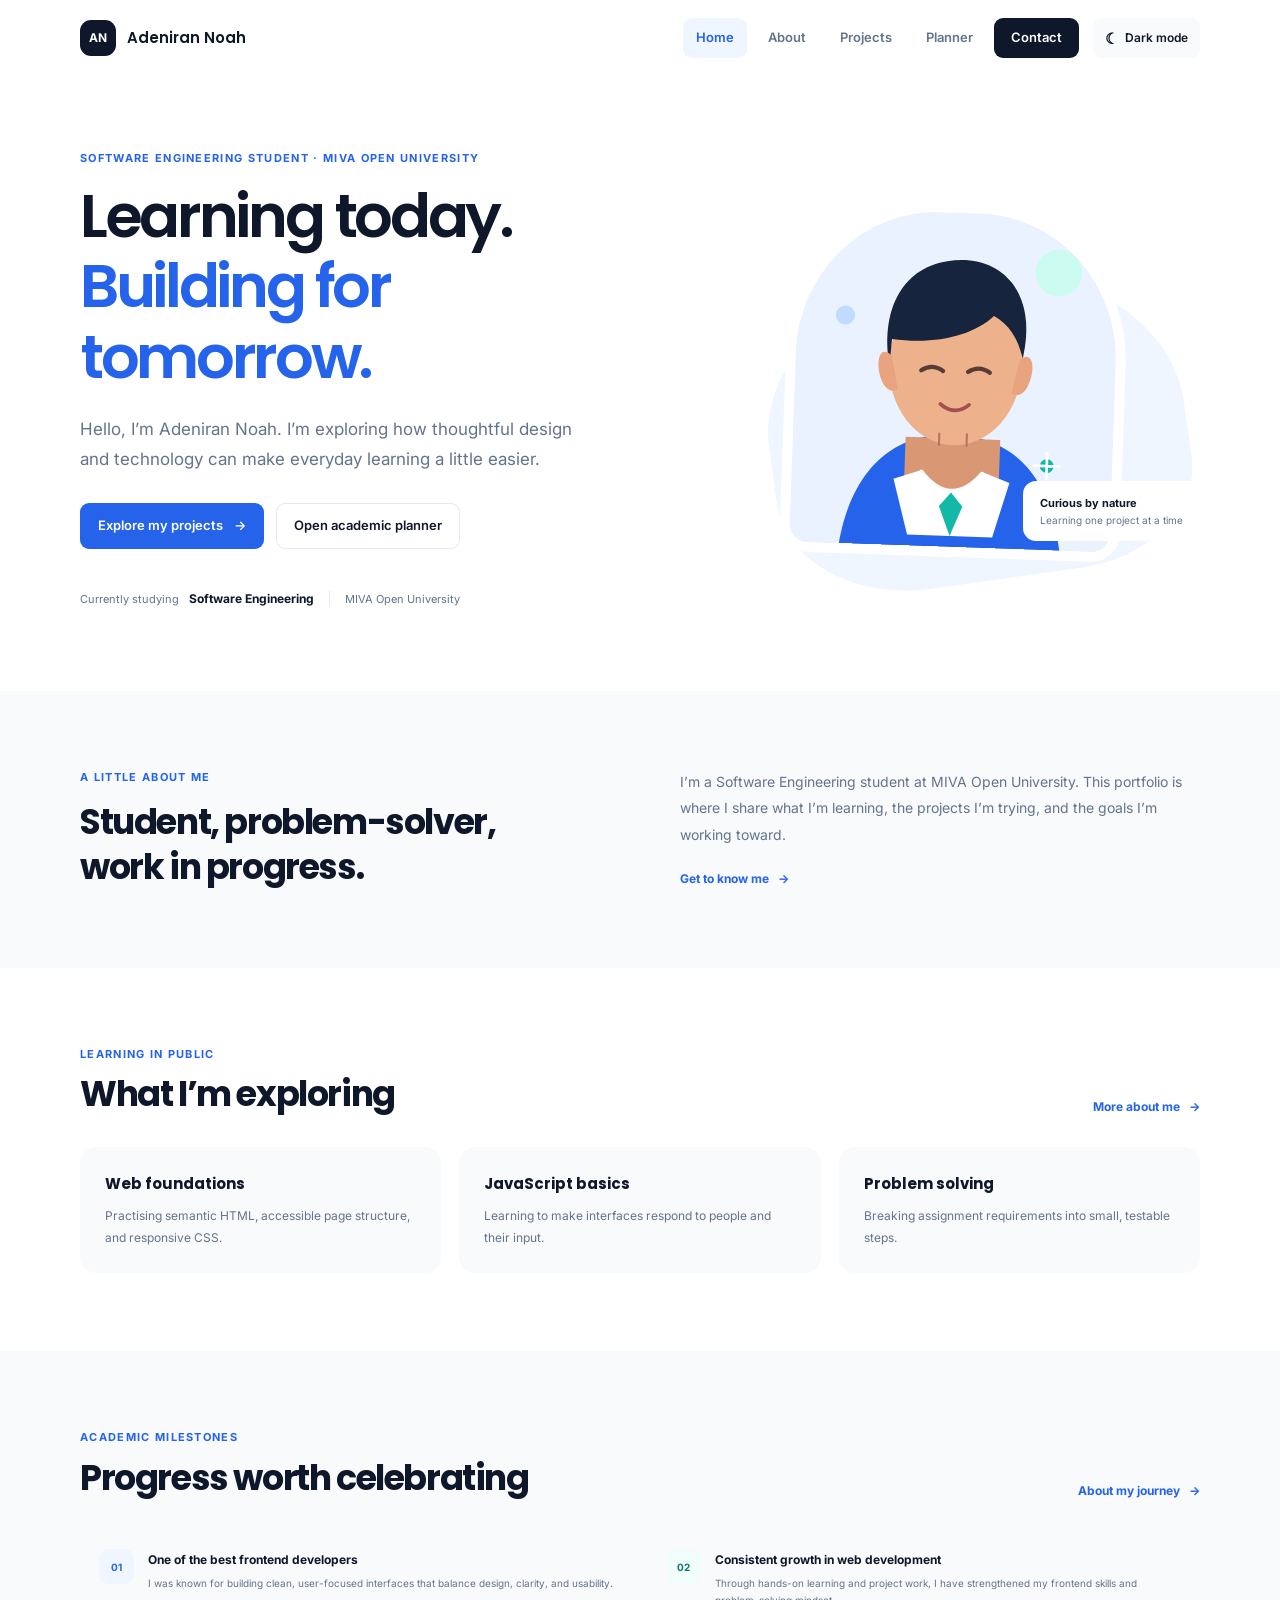
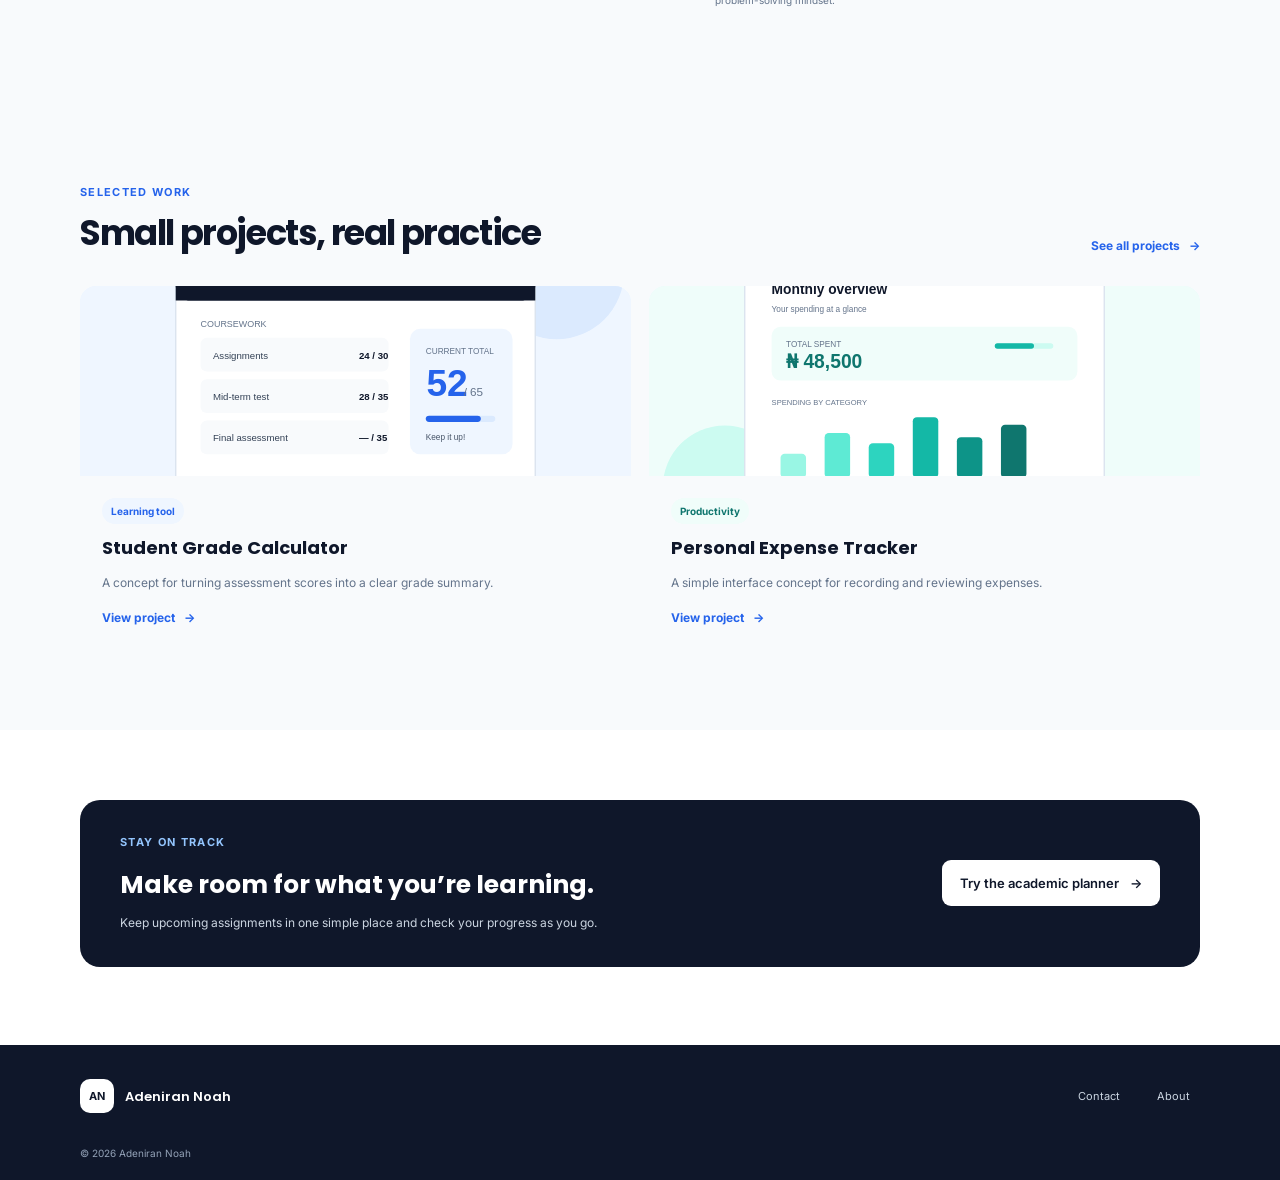
==== index.html @ 0b67131f "first commit" ====
<!doctype html>
<html lang="en">
<head>
  <meta charset="utf-8">
  <meta name="viewport" content="width=device-width, initial-scale=1">
  <meta name="description" content="The student portfolio and academic workspace of Adeniran Noah, a Software Engineering student at MIVA Open University.">
  <meta name="theme-color" content="#0f172a">
  <title>Adeniran Noah | Student Portfolio</title>
  <link rel="preconnect" href="https://fonts.googleapis.com">
  <link rel="preconnect" href="https://fonts.gstatic.com" crossorigin>
  <link href="https://fonts.googleapis.com/css2?family=Inter:wght@400;500;600;700&family=Poppins:wght@500;600;700&display=swap" rel="stylesheet">
  <link rel="stylesheet" href="css/style.css">
  <script src="js/main.js" defer></script>
</head>
<body>
  <a class="skip-link" href="#main">Skip to content</a>
  <header class="site-header">
    <nav class="nav container" aria-label="Main navigation">
      <a class="brand" href="index.html" aria-label="Adeniran Noah home"><span class="brand-mark">AN</span><span>Adeniran Noah</span></a>
      <button class="menu-toggle" type="button" aria-expanded="false" aria-controls="primary-menu" aria-label="Open navigation menu"><span></span><span></span><span></span></button>
      <ul class="nav-links" id="primary-menu">
        <li><a href="index.html" aria-current="page">Home</a></li>
        <li><a href="about.html">About</a></li>
        <li><a href="projects.html">Projects</a></li>
        <li><a href="planner.html">Planner</a></li>
        <li><a class="nav-contact" href="contact.html">Contact</a></li>
        <li><button class="theme-toggle" type="button" data-theme-toggle aria-label="Switch to dark mode"><span class="theme-toggle-icon" aria-hidden="true">☾</span><span class="theme-toggle-label">Dark mode</span></button></li>
      </ul>
    </nav>
  </header>
  <main id="main">
    <section class="hero container">
      <div class="hero-copy">
        <p class="eyebrow"> SOFTWARE ENGINEERING STUDENT · MIVA OPEN UNIVERSITY</p>
        <h1>Learning today.<br><span class="text-blue">Building for tomorrow.</span></h1>
        <p class="hero-lede">Hello, I’m Adeniran Noah. I’m exploring how thoughtful design and technology can make everyday learning a little easier.</p>
        <div class="hero-actions">
          <a class="button button-primary" href="projects.html">Explore my projects <span aria-hidden="true">→</span></a>
          <a class="button button-secondary" href="planner.html">Open academic planner</a>
        </div>
        <div class="hero-meta"><span>Currently studying</span><strong>Software Engineering</strong><span class="meta-divider" aria-hidden="true"></span><span>MIVA Open University</span></div>
      </div>
      <div class="hero-art">
        <div class="portrait-frame"><img src="assets/images/student-portrait.svg" alt="Illustrated portrait placeholder for Adeniran Noah"></div>
        <div class="floating-note"><span><strong>Curious by nature</strong><small>Learning one project at a time</small></span></div>
        <div class="hero-shape" aria-hidden="true"></div>
      </div>
    </section>

    <section class="section section-tint">
      <div class="container intro-grid">
        <div><p class="eyebrow">A LITTLE ABOUT ME</p><h2>Student, problem-solver,<br>work in progress.</h2></div>
        <div class="intro-body"><p>I’m a Software Engineering student at MIVA Open University. This portfolio is where I share what I’m learning, the projects I’m trying, and the goals I’m working toward.</p><a class="text-link" href="about.html">Get to know me <span aria-hidden="true">→</span></a></div>
      </div>
    </section>

    <section class="section container">
      <div class="section-heading"><div><p class="eyebrow">LEARNING IN PUBLIC</p><h2>What I’m exploring</h2></div><a class="text-link" href="about.html">More about me <span aria-hidden="true">→</span></a></div>
      <div class="skill-grid">
        <article class="skill-card"><h3>Web foundations</h3><p>Practising semantic HTML, accessible page structure, and responsive CSS.</p></article>
        <article class="skill-card"><h3>JavaScript basics</h3><p>Learning to make interfaces respond to people and their input.</p></article>
        <article class="skill-card"><h3>Problem solving</h3><p>Breaking assignment requirements into small, testable steps.</p></article>
      </div>
    </section>

    <section class="section section-tint">
      <div class="container">
        <div class="section-heading"><div><p class="eyebrow">ACADEMIC MILESTONES</p><h2>Progress worth celebrating</h2></div><a class="text-link" href="about.html#achievements">About my journey <span aria-hidden="true">→</span></a></div>
        <div class="achievement-grid">
          <article class="achievement-card"><span class="achievement-mark" aria-hidden="true">01</span><div><h3>One of the best frontend developers</h3><p>I was known for building clean, user-focused interfaces that balance design, clarity, and usability.</p></div></article>
          <article class="achievement-card"><span class="achievement-mark achievement-mark-teal" aria-hidden="true">02</span><div><h3>Consistent growth in web development</h3><p>Through hands-on learning and project work, I have strengthened my frontend skills and problem-solving mindset.</p></div></article>
        </div>
      </div>
    </section>

    <section class="section section-tint">
      <div class="container">
        <div class="section-heading"><div><p class="eyebrow">SELECTED WORK</p><h2>Small projects, real practice</h2></div><a class="text-link" href="projects.html">See all projects <span aria-hidden="true">→</span></a></div>
        <div class="featured-grid">
          <article class="featured-card"><img src="assets/images/grade-calculator.svg" alt="Illustration of a grade calculator interface"><div><span class="tag">Learning tool</span><h3>Student Grade Calculator</h3><p>A concept for turning assessment scores into a clear grade summary.</p><a href="projects.html#grade-calculator" class="text-link">View project <span aria-hidden="true">→</span></a></div></article>
          <article class="featured-card"><img src="assets/images/expense-tracker.svg" alt="Illustration of an expense tracker chart"><div><span class="tag tag-teal">Productivity</span><h3>Personal Expense Tracker</h3><p>A simple interface concept for recording and reviewing expenses.</p><a href="projects.html#expense-tracker" class="text-link">View project <span aria-hidden="true">→</span></a></div></article>
        </div>
      </div>
    </section>
    <section class="section container cta-panel"><div><p class="eyebrow">STAY ON TRACK</p><h2>Make room for what you’re learning.</h2><p>Keep upcoming assignments in one simple place and check your progress as you go.</p></div><a class="button button-light" href="planner.html">Try the academic planner <span aria-hidden="true">→</span></a></section>
  </main>
  <footer class="site-footer"><div class="container footer-inner"><a class="brand brand-footer" href="index.html"><span class="brand-mark">AN</span><span>Adeniran Noah</span></a><p></p><div class="footer-links"><a href="contact.html">Contact</a><a href="about.html">About</a></div></div><div class="container footer-bottom"><span>© <span data-current-year>2026</span> Adeniran Noah</span></div></footer>
</body>
</html>
---- css/style.css ----
:root {
  color-scheme: light;
  --navy: #0f172a;
  --blue: #2563eb;
  --blue-dark: #1d4ed8;
  --teal: #14b8a6;
  --background: #f8fafc;
  --surface: #ffffff;
  --text: #0f172a;
  --muted: #64748b;
  --border: #e2e8f0;
  --success: #16a34a;
  --error: #dc2626;
  --shadow: none;
  --radius: 16px;
  --font-body: "Inter", sans-serif;
  --font-heading: "Poppins", sans-serif;
}

html[data-theme="dark"] {
  color-scheme: dark;
  --background: #0b1120;
  --surface: #0f172a;
  --text: #e2e8f0;
  --muted: #94a3b8;
  --border: #334155;
  --success: #4ade80;
  --error: #f87171;
}

* { box-sizing: border-box; }
*, *::before, *::after { box-shadow: none !important; }
html { scroll-behavior: smooth; }
body { margin: 0; background: var(--surface); color: var(--text); font-family: var(--font-body); font-size: 16px; line-height: 1.65; -webkit-font-smoothing: antialiased; }
img { display: block; max-width: 100%; }
a { color: inherit; }
button, input, select, textarea { font: inherit; }
button { cursor: pointer; }
:focus-visible { outline: 3px solid #60a5fa; outline-offset: 3px; }
.site-header, .skill-card, .featured-card, .project-card, .stat-card, .progress-card, .task-card, .add-task-panel, .contact-form-card, .interest-card, .achievement-card, .cta-panel, .floating-note, .detail-box, .note, .panel, .card, .dialog, .contact-detail, .demo-notice, .form-field input, .form-field select, .form-field textarea, .button, .nav-contact { box-shadow: none !important; }
.site-header { backdrop-filter: none !important; }
.site-header { animation: fade-in .45s ease-out both; }
.hero-copy, .page-hero { animation: rise-in .65s cubic-bezier(.2, .7, .2, 1) both; }
.hero-art { animation: rise-in .75s cubic-bezier(.2, .7, .2, 1) .12s both; }
.section-heading, .intro-grid, .about-intro, .two-column-section, .contact-layout, .planner-layout { animation: rise-in .65s cubic-bezier(.2, .7, .2, 1) both; }
.skill-card, .featured-card, .achievement-card, .project-card { animation: rise-in .55s cubic-bezier(.2, .7, .2, 1) both; }
.skill-card:nth-child(2), .featured-card:nth-child(2), .achievement-card:nth-child(2), .project-card:nth-child(2) { animation-delay: .1s; }
.skill-card:nth-child(3), .project-card:nth-child(3) { animation-delay: .2s; }
.floating-note { animation: fade-in .6s ease-out .3s both; }
@keyframes rise-in {
  from { opacity: 0; transform: translateY(16px); }
  to { opacity: 1; transform: translateY(0); }
}
@keyframes fade-in {
  from { opacity: 0; }
  to { opacity: 1; }
}
.container { width: min(1120px, calc(100% - 48px)); margin-inline: auto; }
.skip-link { position: absolute; z-index: 20; top: 8px; left: 8px; padding: 10px 14px; transform: translateY(-160%); border-radius: 8px; background: var(--navy); color: white; }
.skip-link:focus { transform: translateY(0); }
.site-header { position: sticky; z-index: 10; top: 0; border-bottom: 0; background: rgb(255 255 255 / 94%); }
.nav { min-height: 76px; display: flex; align-items: center; justify-content: space-between; gap: 24px; }
.brand { display: inline-flex; align-items: center; gap: 11px; color: var(--navy); font-family: var(--font-heading); font-size: 15px; font-weight: 600; text-decoration: none; white-space: nowrap; }
.brand-mark { width: 36px; height: 36px; display: grid; place-items: center; border-radius: 11px; background: var(--navy); color: white; font-family: var(--font-body); font-size: 12px; font-weight: 700; letter-spacing: -.04em; }
.nav-links { display: flex; align-items: center; gap: 8px; margin: 0; padding: 0; list-style: none; }
.nav-links a { display: inline-flex; align-items: center; min-height: 40px; padding: 0 13px; border-radius: 9px; color: var(--muted); font-size: 13px; font-weight: 600; text-decoration: none; transition: color .18s ease, background .18s ease; }
.nav-links a:hover, .nav-links a[aria-current="page"] { background: #eff6ff; color: var(--blue); }
.nav-links .nav-contact { padding-inline: 17px; border: 0; border-radius: 9px; background: var(--navy); color: white; }
.nav-links .nav-contact:hover, .nav-links .nav-contact[aria-current="page"] { background: var(--blue); color: white; }
.theme-toggle { display: inline-flex; align-items: center; justify-content: center; gap: 7px; min-height: 40px; margin-left: 6px; padding: 0 12px; border: 0; border-radius: 9px; background: #f8fafc; color: var(--text); font-size: 12px; font-weight: 600; white-space: nowrap; cursor: pointer; transition: background .18s ease, color .18s ease; }
.theme-toggle:hover { background: #eff6ff; color: var(--blue); }
.theme-toggle-icon { font-size: 15px; line-height: 1; }
.menu-toggle { display: none; }
.hero { min-height: 590px; display: grid; grid-template-columns: 1.08fr .92fr; align-items: center; gap: 54px; padding-block: 74px 82px; }
.hero-copy { position: relative; z-index: 1; }
.eyebrow { margin: 0 0 14px; color: var(--blue); font-size: 11px; font-weight: 700; letter-spacing: .12em; line-height: 1.5; }
.status-dot { display: inline-block; width: 7px; height: 7px; margin-right: 7px; border-radius: 50%; background: var(--teal); }
h1, h2, h3, p { margin-top: 0; }
h1, h2, h3 { font-family: var(--font-heading); }
h1 { margin-bottom: 21px; font-size: clamp(40px, 5.2vw, 61px); font-weight: 600; letter-spacing: -.055em; line-height: 1.16; }
.text-blue { color: var(--blue); }
.hero-lede { max-width: 510px; margin-bottom: 28px; color: var(--muted); font-size: 17px; line-height: 1.8; }
.hero-actions { display: flex; flex-wrap: wrap; gap: 12px; }
.button { min-height: 46px; display: inline-flex; align-items: center; justify-content: center; gap: 11px; padding: 11px 17px; border: 1px solid transparent; border-radius: 9px; font-size: 13px; font-weight: 600; text-align: center; text-decoration: none; transition: transform .18s ease, background .18s ease; }
.button:hover { transform: translateY(-2px); }
.button-primary { background: var(--blue); color: white; }
.button-primary:hover { background: var(--blue-dark); }
.button-secondary { border-color: var(--border); background: white; color: var(--navy); }
.button-secondary:hover { border-color: #bfdbfe; background: #eff6ff; }
.hero-meta { display: flex; flex-wrap: wrap; align-items: center; gap: 10px; margin-top: 40px; color: var(--muted); font-size: 11px; }
.hero-meta strong { color: var(--navy); font-size: 12px; }
.meta-divider { width: 1px; height: 15px; margin-inline: 5px; background: var(--border); }
.hero-art { position: relative; min-height: 410px; display: grid; place-items: center; }
.portrait-frame { position: relative; z-index: 1; width: min(340px, 80%); aspect-ratio: 1 / 1.04; overflow: hidden; border: 10px solid white; border-radius: 44% 44% 28px 28px; background: #e8f1ff; transform: rotate(2deg); }
.portrait-frame img { width: 100%; height: 100%; object-fit: cover; }
.hero-shape { position: absolute; right: 3%; bottom: 1%; width: 85%; height: 76%; border-radius: 48% 52% 30% 34%; background: #eff6ff; transform: rotate(-8deg); }
.floating-note { position: absolute; z-index: 2; right: 0; bottom: 43px; display: flex; align-items: center; gap: 11px; padding: 13px 17px; border: 0; border-radius: 13px; background: white; }
.floating-note strong, .floating-note small { display: block; }
.floating-note strong { font-size: 11px; }
.floating-note small { color: var(--muted); font-size: 10px; }
.section { padding-block: 78px; }
.section-tint { background: var(--background); }
.intro-grid { display: grid; grid-template-columns: 1fr 1fr; align-items: center; gap: 80px; }
.intro-grid h2, .section-heading h2, .about-copy h2, .two-column-section h2, .contact-info h2 { margin-bottom: 0; font-size: clamp(26px, 3vw, 35px); letter-spacing: -.04em; line-height: 1.28; }
.intro-body p { margin-bottom: 15px; color: var(--muted); font-size: 14px; line-height: 1.9; }
.text-link { display: inline-flex; align-items: center; gap: 9px; border: 0; background: transparent; color: var(--blue); font-size: 12px; font-weight: 700; text-decoration: none; cursor: pointer; }
.text-link:hover { color: var(--blue-dark); }
.section-heading { display: flex; align-items: end; justify-content: space-between; gap: 24px; margin-bottom: 30px; }
.section-heading .eyebrow { margin-bottom: 10px; }
.skill-grid { display: grid; grid-template-columns: repeat(3, 1fr); gap: 18px; }
.skill-card { padding: 25px; border: 0; border-radius: var(--radius); background: #f8fafc; transition: transform .2s ease, background .2s ease; }
.skill-card:hover { transform: translateY(-2px); }
.skill-card h3 { margin-bottom: 8px; font-size: 15px; }
.skill-card p, .featured-card p { margin-bottom: 0; color: var(--muted); font-size: 12px; line-height: 1.8; }
.featured-grid { display: grid; grid-template-columns: repeat(2, 1fr); gap: 18px; }
.featured-card { overflow: hidden; border: 0; border-radius: var(--radius); background: #f8fafc; transition: transform .2s ease; }
.featured-card:hover { transform: translateY(-3px); }
.featured-card > img { width: 100%; height: 190px; object-fit: cover; background: #eff6ff; }
.featured-card:hover > img { transform: scale(1.025); transition: transform .35s ease; }
.featured-card > div { padding: 20px 22px 22px; }
.featured-card h3 { margin: 9px 0; font-size: 18px; }
.featured-card .text-link { margin-top: 15px; }
.tag { display: inline-flex; padding: 5px 9px; border-radius: 99px; background: #eff6ff; color: var(--blue); font-size: 10px; font-weight: 700; }
.tag-teal { background: #f0fdfa; color: #0f766e; }.tag-violet { background: #f5f3ff; color: #6d28d9; }
.cta-panel { display: flex; align-items: center; justify-content: space-between; gap: 30px; margin-block: 70px 78px; padding: 34px 40px; border-radius: 20px; background: var(--navy); color: white; }
.cta-panel .eyebrow { color: #93c5fd; }.cta-panel h2 { max-width: 530px; margin-bottom: 8px; font-size: 25px; }.cta-panel p:not(.eyebrow) { margin: 0; color: #cbd5e1; font-size: 12px; }
.button-light { flex: 0 0 auto; background: white; color: var(--navy); }.button-light:hover { background: #eff6ff; }
.page-hero { padding-block: 75px 28px; }
.page-hero h1 { margin-bottom: 14px; font-size: clamp(38px, 5vw, 54px); }
.page-hero > p:last-child { max-width: 650px; margin-bottom: 0; color: var(--muted); font-size: 15px; }
.about-intro { display: grid; grid-template-columns: .75fr 1.25fr; align-items: center; gap: 72px; padding-top: 48px; }
.about-photo { overflow: hidden; border-radius: 24px; background: #eff6ff; }
.about-photo img { width: 100%; aspect-ratio: 1 / 1.06; object-fit: cover; }
.about-copy h2 { margin-bottom: 17px; }
.about-copy p:not(.eyebrow) { color: var(--muted); font-size: 13px; line-height: 1.9; }
.about-copy .button { margin-top: 8px; }
.table-wrap { overflow-x: auto; border: 0; border-radius: 14px; background: #f8fafc; }
.education-table { width: 100%; min-width: 640px; border-collapse: collapse; text-align: left; }
.education-table caption { padding: 14px 18px 4px; color: var(--muted); font-size: 11px; text-align: left; }
.education-table th, .education-table td { padding: 15px 18px; border-bottom: 0; font-size: 12px; }
.education-table th { color: var(--muted); font-size: 10px; letter-spacing: .04em; text-transform: uppercase; }
.education-table tbody tr:last-child td { border-bottom: 0; }
.status-pill { display: inline-block; padding: 4px 8px; border-radius: 20px; background: #f0fdfa; color: #0f766e; font-size: 10px; font-weight: 700; }
.status-muted { background: #f1f5f9; color: #475569; }
.section-note { margin: 0 0 4px; color: var(--muted); font-size: 11px; }
.chip-list { display: flex; flex-wrap: wrap; gap: 10px; margin: 0; padding: 0; list-style: none; }
.chip-list li { padding: 9px 14px; border: 0; border-radius: 99px; background: #f8fafc; color: #334155; font-size: 12px; font-weight: 500; }
.achievement-grid { display: grid; grid-template-columns: repeat(2, 1fr); gap: 14px; }
.achievement-card { display: flex; align-items: flex-start; gap: 14px; padding: 19px; border: 0; border-radius: 13px; background: #f8fafc; }
.achievement-mark { width: 35px; height: 35px; display: grid; flex: 0 0 auto; place-items: center; border-radius: 10px; background: #eff6ff; color: var(--blue); font-size: 10px; font-weight: 700; }
.achievement-mark-teal { background: #f0fdfa; color: #0f766e; }
.achievement-card h3 { margin: 1px 0 5px; font-family: var(--font-body); font-size: 12px; font-weight: 700; }
.achievement-card p { margin: 0; color: var(--muted); font-size: 10px; line-height: 1.7; }
.two-column-section { display: grid; grid-template-columns: 1fr 1fr; gap: 60px; align-items: center; }
.two-column-section article > p:not(.eyebrow) { margin: 17px 0 0; color: var(--muted); font-size: 13px; line-height: 1.9; }
.interest-card { padding: 25px; border: 0; border-radius: var(--radius); background: #f8fafc; }
.interest-card h2 { font-size: 18px; }
.interest-list { display: grid; gap: 13px; margin: 17px 0; padding: 0; list-style: none; color: #334155; font-size: 12px; }
.interest-list span { display: inline-block; width: 24px; color: var(--blue); font-weight: 700; }
.small-muted { color: var(--muted); font-size: 10px; }
.interest-card .small-muted { margin-bottom: 0; }
.projects-grid { display: grid; grid-template-columns: repeat(3, 1fr); align-items: stretch; gap: 18px; padding-top: 35px; }
.project-card { overflow: hidden; border: 0; border-radius: var(--radius); background: #f8fafc; transition: transform .2s ease; scroll-margin-top: 100px; }
.project-card:hover { transform: translateY(-2px); }
.project-image { width: 100%; aspect-ratio: 1.65; object-fit: cover; background: #eff6ff; transition: transform .35s ease; }
.project-card:hover .project-image { transform: scale(1.025); }
.project-content { padding: 20px; }
.project-topline { display: flex; align-items: center; justify-content: space-between; }
.project-number { color: #94a3b8; font-size: 11px; font-weight: 700; }
.project-content h2 { margin: 13px 0 9px; font-size: 18px; letter-spacing: -.025em; }
.project-content > p { min-height: 88px; margin-bottom: 16px; color: var(--muted); font-size: 12px; line-height: 1.8; }
.tech-list { display: flex; flex-wrap: wrap; gap: 7px; margin: 0 0 16px; padding: 0; list-style: none; }
.tech-list li { padding: 4px 8px; border: 0; border-radius: 5px; background: #eef2ff; color: #475569; font-size: 9px; }
.project-note, .planner-tip { display: flex; align-items: center; gap: 0; margin-top: 28px; margin-bottom: 78px; padding: 17px 19px; border: 0; border-radius: 12px; background: #f8fbff; }
.project-note p, .planner-tip p { margin: 0; color: #475569; font-size: 11px; line-height: 1.8; }
.project-note strong, .planner-tip strong { color: var(--navy); }
.delete-dialog { width: min(420px, calc(100% - 32px)); padding: 26px; border: 0; border-radius: 16px; color: var(--text); }
.delete-dialog::backdrop { background: rgb(15 23 42 / 55%); }
.delete-dialog h2 { margin-bottom: 8px; font-size: 22px; }
.delete-dialog > p:not(.eyebrow) { margin-bottom: 22px; color: var(--muted); font-size: 13px; }
.delete-dialog-actions { display: flex; justify-content: flex-end; gap: 10px; }
.button-danger { background: var(--error); color: white; }
.button-danger:hover { background: #b91c1c; }
.planner-hero { padding-bottom: 12px; }
.planner-layout { display: grid; grid-template-columns: minmax(0, 1fr) 320px; align-items: start; gap: 30px; padding-top: 30px; }
.planner-heading { display: flex; align-items: end; justify-content: space-between; gap: 15px; margin-bottom: 20px; }
.planner-heading .eyebrow { margin-bottom: 7px; }
.planner-heading h2 { margin: 0; font-size: 24px; letter-spacing: -.035em; }
.local-badge { padding: 6px 9px; border: 0; border-radius: 99px; background: #f0fdf4; color: #15803d; font-size: 9px; font-weight: 600; white-space: nowrap; }
.local-badge span { margin-right: 4px; font-size: 8px; }
.stats-grid { display: grid; grid-template-columns: repeat(4, 1fr); gap: 11px; }
.stat-card { position: relative; min-height: 104px; padding: 17px 15px; border: 0; border-radius: 12px; background: #f8fafc; }
.stat-card > span:first-child { display: block; color: var(--muted); font-size: 10px; }
.stat-card strong { display: block; margin-top: 5px; font-family: var(--font-heading); font-size: 25px; }
.stat-blue { background: #eff6ff; color: var(--blue); }.stat-amber { background: #fffbeb; color: #d97706; }.stat-green { background: #f0fdf4; color: var(--success); }.stat-teal { background: #f0fdfa; color: #0f766e; }
.progress-card { margin-top: 13px; padding: 17px; border: 0; border-radius: 12px; background: #f8fafc; }
.progress-label { display: flex; justify-content: space-between; gap: 10px; margin-bottom: 10px; font-size: 10px; font-weight: 600; }
.progress-label span:last-child { color: var(--muted); font-weight: 400; }
.progress-track { height: 7px; overflow: hidden; border-radius: 9px; background: #e2e8f0; }
.progress-track span { width: 0; height: 100%; display: block; border-radius: inherit; background: var(--teal); transition: width .25s ease; }
.task-list-section { margin-top: 27px; }
.task-toolbar { display: flex; align-items: center; justify-content: space-between; gap: 12px; margin-bottom: 13px; }
.task-toolbar h2 { margin: 0; font-size: 17px; }
.task-toolbar p { margin: 2px 0 0; }
.filter-label { display: flex; align-items: center; gap: 7px; color: var(--muted); font-size: 10px; }
.filter-label select { min-height: 35px; padding: 5px 34px 5px 9px; border: 0; border-radius: 7px; background: #f8fafc; color: var(--text); font-size: 10px; }
.task-list { display: grid; gap: 9px; }
.task-card { display: grid; grid-template-columns: 19px minmax(0, 1fr) auto; align-items: center; gap: 12px; padding: 14px; border: 0; border-radius: 11px; background: #f8fafc; }
.task-check { width: 17px; height: 17px; accent-color: var(--blue); cursor: pointer; }
.task-details { min-width: 0; }
.task-details h3 { overflow-wrap: anywhere; margin: 0 0 3px; font-family: var(--font-body); font-size: 12px; font-weight: 600; }
.task-details p { margin: 0; color: var(--muted); font-size: 10px; }
.task-card.is-complete .task-details h3 { color: #94a3b8; text-decoration: line-through; }
.task-actions { display: flex; align-items: center; gap: 10px; }
.priority { padding: 4px 7px; border-radius: 99px; font-size: 9px; font-weight: 600; white-space: nowrap; }
.priority-low { background: #f1f5f9; color: #475569; }.priority-medium { background: #fffbeb; color: #b45309; }.priority-high { background: #fef2f2; color: #b91c1c; }
.delete-task { border: 0; background: none; color: var(--muted); font-size: 10px; }
.delete-task:hover { color: var(--error); }
.empty-state { padding: 30px 20px; border: 0; border-radius: 12px; background: #f8fafc; text-align: center; }
.empty-state h3 { margin-bottom: 5px; font-size: 14px; }
.empty-state p { margin: 0; color: var(--muted); font-size: 11px; }
.add-task-panel { padding: 23px; border: 0; border-radius: 15px; background: #f8fafc; }
.add-task-panel .eyebrow { margin-bottom: 6px; }
.add-task-panel h2 { margin-bottom: 5px; font-size: 20px; }
.panel-intro { margin-bottom: 19px; color: var(--muted); font-size: 11px; line-height: 1.7; }
.form-field { display: grid; gap: 6px; margin-bottom: 13px; }
.form-field label { color: #334155; font-size: 10px; font-weight: 600; }
.form-field label span { color: var(--error); }
.form-field input, .form-field select, .form-field textarea { width: 100%; min-height: 42px; padding: 10px 11px; border: 1px solid #d5d9e1; border-radius: 8px; background: white; color: var(--text); font-size: 11px; outline: none; }
.form-field select, .filter-label select { appearance: none; background-image: url("data:image/svg+xml,%3Csvg xmlns='http://www.w3.org/2000/svg' width='16' height='16' viewBox='0 0 16 16' fill='none'%3E%3Cpath d='m3 6 5 5 5-5' stroke='%230f172a' stroke-width='1.7' stroke-linecap='round' stroke-linejoin='round'/%3E%3C/svg%3E"); background-repeat: no-repeat; background-position: right 14px center; background-size: 14px; cursor: pointer; }
.form-field select { padding-right: 42px; }
.form-field textarea { min-height: 120px; resize: vertical; }
.form-field input::placeholder, .form-field textarea::placeholder { color: #94a3b8; }
.form-field [aria-invalid="true"] { border-color: var(--error); }
.form-field input:focus, .form-field select:focus, .form-field textarea:focus { border-color: var(--blue); outline: none; box-shadow: none; }
.field-error { min-height: 0; color: var(--error); font-size: 10px; line-height: 1.4; }
.field-error:empty { display: none; }
.button-full { width: 100%; }
.form-footnote { margin: 11px 0 0; color: var(--muted); font-size: 9px; text-align: center; }
.form-message { margin-top: 10px; font-size: 10px; line-height: 1.6; }
.message-error { color: var(--error); }.message-success { color: #15803d; }
.notice { margin-bottom: 12px; padding: 12px; border: 0; border-radius: 8px; background: #fef2f2; color: #991b1b; font-size: 11px; }
.notice[hidden] { display: none; }
.planner-tip { margin-bottom: 75px; }
.contact-layout { display: grid; grid-template-columns: .8fr 1.2fr; align-items: start; gap: 65px; padding-top: 45px; }
.contact-info h2 { margin-bottom: 13px; font-size: 28px; }
.contact-info > p:not(.eyebrow) { color: var(--muted); font-size: 12px; line-height: 1.8; }
.contact-detail { display: flex; align-items: center; gap: 12px; margin-top: 21px; }
.contact-detail div > * { display: block; }
.contact-detail div > span:first-child { color: var(--muted); font-size: 9px; }
.contact-detail div a, .contact-detail div strong { color: var(--navy); font-size: 11px; font-weight: 600; text-decoration: none; }
.demo-notice { margin-top: 28px; padding: 15px; border: 0; border-radius: 11px; background: #f8fbff; }
.demo-notice strong { color: var(--blue); font-size: 11px; }
.demo-notice p { margin: 5px 0 0; color: var(--muted); font-size: 10px; line-height: 1.7; }
.contact-form-card { padding: 27px; border: 0; border-radius: 16px; background: #f8fafc; }
.contact-form-card .form-field { margin-bottom: 17px; }
.contact-form-card .form-field label { font-size: 11px; }
.contact-form-card .form-field input, .contact-form-card .form-field textarea { font-size: 12px; }
.site-footer { padding-block: 34px 18px; background: var(--navy); color: white; }
.footer-inner { display: flex; align-items: center; justify-content: space-between; gap: 20px; padding-bottom: 20px; }
.brand-footer { color: white; font-size: 13px; }
.brand-footer .brand-mark { width: 34px; height: 34px; border-radius: 10px; background: white; color: var(--navy); font-size: 11px; }
.footer-inner > p { margin: 0; color: #cbd5e1; font-size: 10px; }
.footer-links { display: flex; gap: 17px; }
.footer-links a { padding: 7px 10px; border-radius: 7px; color: #cbd5e1; font-size: 11px; text-decoration: none; transition: color .18s ease, background .18s ease; }
.footer-links a:hover { background: rgb(255 255 255 / 10%); color: white; }
.footer-bottom { display: flex; justify-content: space-between; gap: 15px; padding-top: 12px; color: #94a3b8; font-size: 10px; }

html[data-theme="dark"] body,
html[data-theme="dark"] .site-header,
html[data-theme="dark"] .site-footer { background-color: var(--surface); color: var(--text); }
html[data-theme="dark"] .site-header { background: rgb(15 23 42 / 94%); }
html[data-theme="dark"] .section-tint,
html[data-theme="dark"] .skill-card,
html[data-theme="dark"] .featured-card,
html[data-theme="dark"] .project-card,
html[data-theme="dark"] .stat-card,
html[data-theme="dark"] .progress-card,
html[data-theme="dark"] .task-card,
html[data-theme="dark"] .add-task-panel,
html[data-theme="dark"] .contact-form-card,
html[data-theme="dark"] .interest-card,
html[data-theme="dark"] .achievement-card,
html[data-theme="dark"] .table-wrap,
html[data-theme="dark"] .empty-state,
html[data-theme="dark"] .floating-note,
html[data-theme="dark"] .filter-label select,
html[data-theme="dark"] .theme-toggle,
html[data-theme="dark"] .menu-toggle { background-color: #111c30; }
html[data-theme="dark"] .brand,
html[data-theme="dark"] .nav-links a,
html[data-theme="dark"] .project-content h2,
html[data-theme="dark"] .education-table,
html[data-theme="dark"] .task-details h3,
html[data-theme="dark"] .form-field label,
html[data-theme="dark"] .theme-toggle,
html[data-theme="dark"] .menu-toggle span { color: var(--text); }
html[data-theme="dark"] .brand-mark { background: #e2e8f0; color: #0f172a; }
html[data-theme="dark"] .nav-links a:hover,
html[data-theme="dark"] .nav-links a[aria-current="page"],
html[data-theme="dark"] .theme-toggle:hover { background: #1e3a5f; color: #bfdbfe; }
html[data-theme="dark"] .nav-links .nav-contact { background: var(--blue); color: white; }
html[data-theme="dark"] .nav-links .nav-contact:hover { background: #1d4ed8; color: white; }
html[data-theme="dark"] .button-secondary,
html[data-theme="dark"] .form-field input,
html[data-theme="dark"] .form-field select,
html[data-theme="dark"] .form-field textarea,
html[data-theme="dark"] .dialog-close { border-color: #334155; background-color: #111c30; color: var(--text); }
html[data-theme="dark"] .button-secondary:hover { background: #1e293b; }
html[data-theme="dark"] .project-note,
html[data-theme="dark"] .planner-tip,
html[data-theme="dark"] .demo-notice { background: #111c30; }
html[data-theme="dark"] .project-note p,
html[data-theme="dark"] .planner-tip p,
html[data-theme="dark"] .project-note strong,
html[data-theme="dark"] .planner-tip strong { color: var(--text); }
html[data-theme="dark"] .tag,
html[data-theme="dark"] .chip-list li,
html[data-theme="dark"] .tech-list li,
html[data-theme="dark"] .achievement-mark,
html[data-theme="dark"] .status-pill,
html[data-theme="dark"] .status-muted,
html[data-theme="dark"] .local-badge,
html[data-theme="dark"] .priority-low,
html[data-theme="dark"] .priority-medium,
html[data-theme="dark"] .priority-high { background-color: #1e293b; color: #cbd5e1; }
html[data-theme="dark"] .tag-teal,
html[data-theme="dark"] .achievement-mark-teal { background-color: #123b3b; color: #99f6e4; }
html[data-theme="dark"] .tag-violet { background-color: #312e50; color: #ddd6fe; }
html[data-theme="dark"] .site-footer { background: #080d18; }
html[data-theme="dark"] .brand-footer .brand-mark { background: white; color: #0f172a; }
html[data-theme="dark"] .delete-dialog { background: #111c30; color: var(--text); }
html[data-theme="dark"] .delete-dialog::backdrop { background: rgb(0 0 0 / 70%); }

@media (min-width: 1300px) {
  .hero { min-height: 635px; }
}
@media (max-width: 900px) {
  .nav-links { gap: 20px; }
  .hero { min-height: 520px; gap: 22px; }
  .hero-art { min-height: 350px; }
  .intro-grid { gap: 45px; }
  .planner-layout { grid-template-columns: minmax(0, 1fr) 285px; gap: 18px; }
  .stats-grid { grid-template-columns: repeat(2, 1fr); }
  .projects-grid { grid-template-columns: repeat(2, 1fr); }
  .contact-layout { gap: 35px; }
}
@media (max-width: 680px) {
  .container { width: min(100% - 36px, 540px); }
  .nav { min-height: 66px; }
  .menu-toggle { width: 40px; height: 40px; display: grid; align-content: center; justify-items: center; gap: 5px; border: 0; border-radius: 9px; background: #f8fafc; }
  .menu-toggle span { width: 17px; height: 2px; border-radius: 2px; background: var(--navy); transition: transform .18s ease; }
  .menu-toggle[aria-expanded="true"] span:first-child { transform: translateY(7px) rotate(45deg); }
  .menu-toggle[aria-expanded="true"] span:nth-child(2) { opacity: 0; }
  .menu-toggle[aria-expanded="true"] span:last-child { transform: translateY(-7px) rotate(-45deg); }
  .nav-links { position: absolute; top: calc(100% + 1px); right: 0; left: 0; display: none; align-items: stretch; gap: 0; padding: 8px 18px 16px; border-bottom: 0; background: white; }
  .nav-links.is-open { display: flex; flex-direction: column; }
  .nav-links li { padding-block: 5px; }
  .nav-links a { display: flex; padding: 8px 12px; }
  .nav-links .nav-contact { display: inline-flex; padding: 8px 13px; }
  .theme-toggle { justify-content: flex-start; margin: 5px 0 0; }
  .hero { min-height: auto; grid-template-columns: 1fr; gap: 15px; padding-block: 56px 50px; }
  h1 { font-size: clamp(39px, 10.5vw, 53px); }
  .hero-lede { font-size: 15px; }
  .hero-art { min-height: 330px; margin-inline: 12px; }
  .portrait-frame { width: min(270px, 73%); }
  .floating-note { right: 0; bottom: 28px; }
  .hero-meta { margin-top: 25px; }
  .section { padding-block: 55px; }
  .intro-grid, .two-column-section { grid-template-columns: 1fr; gap: 18px; }
  .intro-grid h2 br { display: none; }
  .section-heading { align-items: start; flex-direction: column; gap: 13px; margin-bottom: 23px; }
  .skill-grid, .featured-grid { grid-template-columns: 1fr; }
  .achievement-grid { grid-template-columns: 1fr; }
  .skill-card { padding: 21px; }
  .featured-card { display: grid; grid-template-columns: .85fr 1.15fr; }
  .featured-card > img { height: 100%; min-height: 190px; }
  .featured-card > div { padding: 17px; }
  .featured-card h3 { font-size: 15px; }
  .featured-card p { font-size: 11px; }
  .cta-panel { align-items: flex-start; flex-direction: column; margin-block: 45px 55px; padding: 25px; }
  .cta-panel h2 { font-size: 22px; }
  .page-hero { padding-block: 55px 20px; }
  .page-hero h1 { font-size: clamp(37px, 9.5vw, 50px); }
  .about-intro { grid-template-columns: 1fr; gap: 28px; padding-top: 30px; }
  .about-photo { max-width: 360px; }
  .about-photo img { aspect-ratio: 1.2; }
  .section-note { margin-top: -6px; }
  .two-column-section { gap: 25px; }
  .projects-grid { grid-template-columns: 1fr; padding-top: 20px; }
  .project-content > p { min-height: 0; }
  .project-note, .planner-tip { margin-bottom: 55px; }
  .planner-layout { grid-template-columns: 1fr; padding-top: 20px; }
  .planner-heading { align-items: flex-start; flex-direction: column; }
  .stats-grid { grid-template-columns: repeat(2, 1fr); }
  .add-task-panel { grid-row: 1; }
  .task-card { grid-template-columns: 19px minmax(0, 1fr); }
  .task-actions { grid-column: 2; justify-content: space-between; }
  .task-details p { line-height: 1.6; }
  .contact-layout { grid-template-columns: 1fr; gap: 30px; padding-top: 28px; }
  .contact-form-card { padding: 21px; }
  .footer-inner { align-items: flex-start; flex-wrap: wrap; }
  .footer-inner > p { order: 3; width: 100%; }
}
@media (max-width: 380px) {
  .container { width: calc(100% - 30px); }
  .hero-actions { align-items: stretch; flex-direction: column; }
  .hero-actions .button { width: 100%; }
  .hero-art { min-height: 290px; }
  .floating-note { right: -5px; bottom: 20px; padding: 10px 12px; }
  .featured-card { grid-template-columns: 1fr; }
  .featured-card > img { height: 155px; min-height: 0; }
  .featured-card > div { padding: 16px; }
  .task-actions { gap: 5px; }
  .priority { font-size: 8px; }
}
@media (prefers-reduced-motion: reduce) {
  *, *::before, *::after { scroll-behavior: auto !important; animation-duration: .01ms !important; animation-iteration-count: 1 !important; transition-duration: .01ms !important; }
}
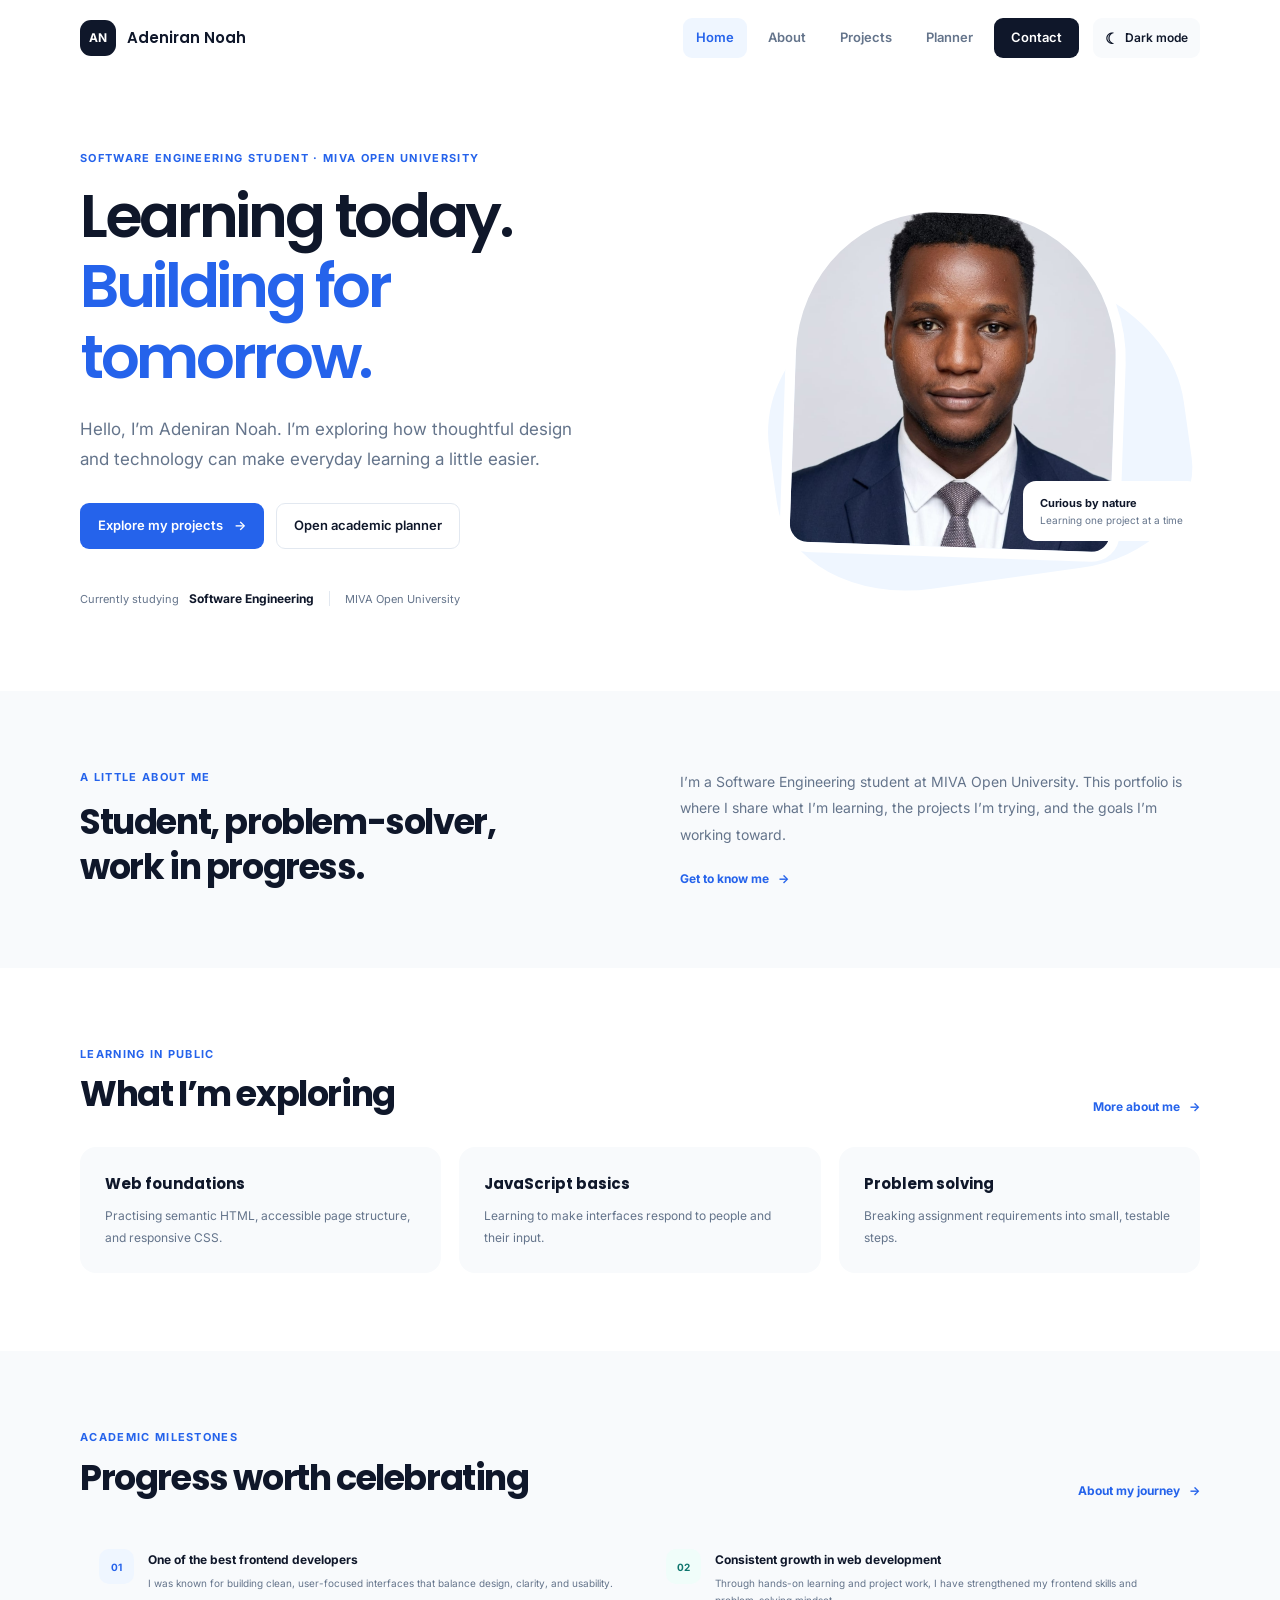
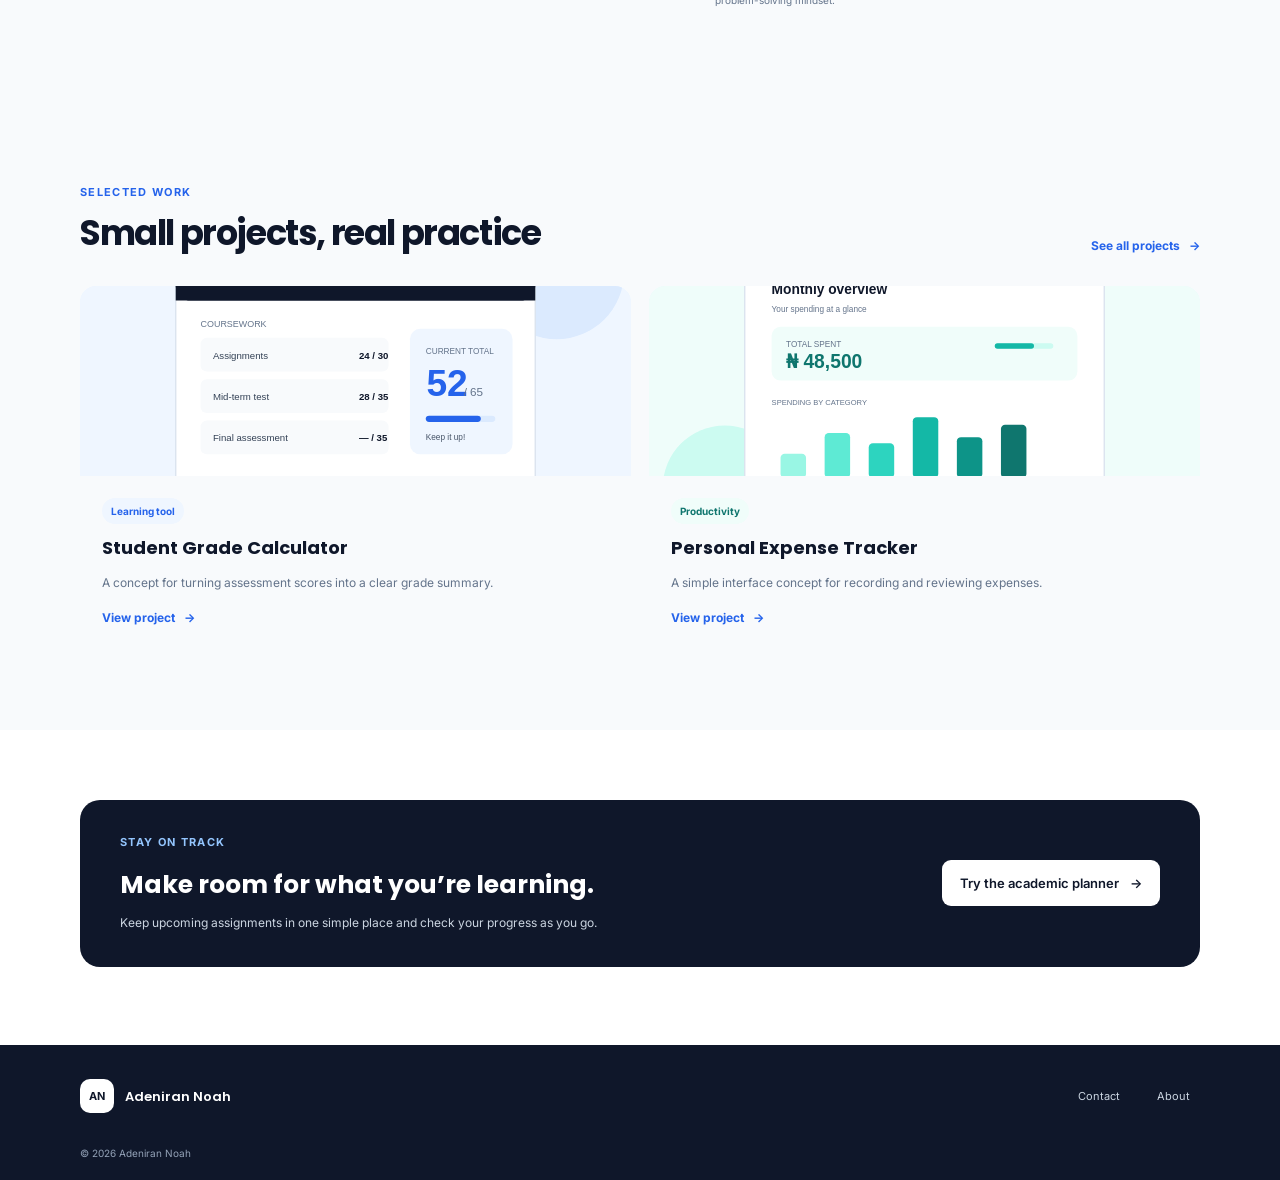
==== commit 15486b34: "Refactor code structure for improved readability and maintainability" ====
--- a/index.html
+++ b/index.html
@@ -41,7 +41,7 @@
         <div class="hero-meta"><span>Currently studying</span><strong>Software Engineering</strong><span class="meta-divider" aria-hidden="true"></span><span>MIVA Open University</span></div>
       </div>
       <div class="hero-art">
-        <div class="portrait-frame"><img src="assets/images/student-portrait.svg" alt="Illustrated portrait placeholder for Adeniran Noah"></div>
+        <div class="portrait-frame"><img src="assets/images/Adeniran-noah.jpeg" alt="Photograph of Adeniran Noah"></div>
         <div class="floating-note"><span><strong>Curious by nature</strong><small>Learning one project at a time</small></span></div>
         <div class="hero-shape" aria-hidden="true"></div>
       </div>
--- a/css/style.css
+++ b/css/style.css
@@ -36,7 +36,10 @@
 a { color: inherit; }
 button, input, select, textarea { font: inherit; }
 button { cursor: pointer; }
-:focus-visible { outline: 3px solid #60a5fa; outline-offset: 3px; }
+:focus-visible {
+   outline: 3px solid #60a5fa; 
+   outline-offset: 3px;
+   }
 .site-header, .skill-card, .featured-card, .project-card, .stat-card, .progress-card, .task-card, .add-task-panel, .contact-form-card, .interest-card, .achievement-card, .cta-panel, .floating-note, .detail-box, .note, .panel, .card, .dialog, .contact-detail, .demo-notice, .form-field input, .form-field select, .form-field textarea, .button, .nav-contact { box-shadow: none !important; }
 .site-header { backdrop-filter: none !important; }
 .site-header { animation: fade-in .45s ease-out both; }
